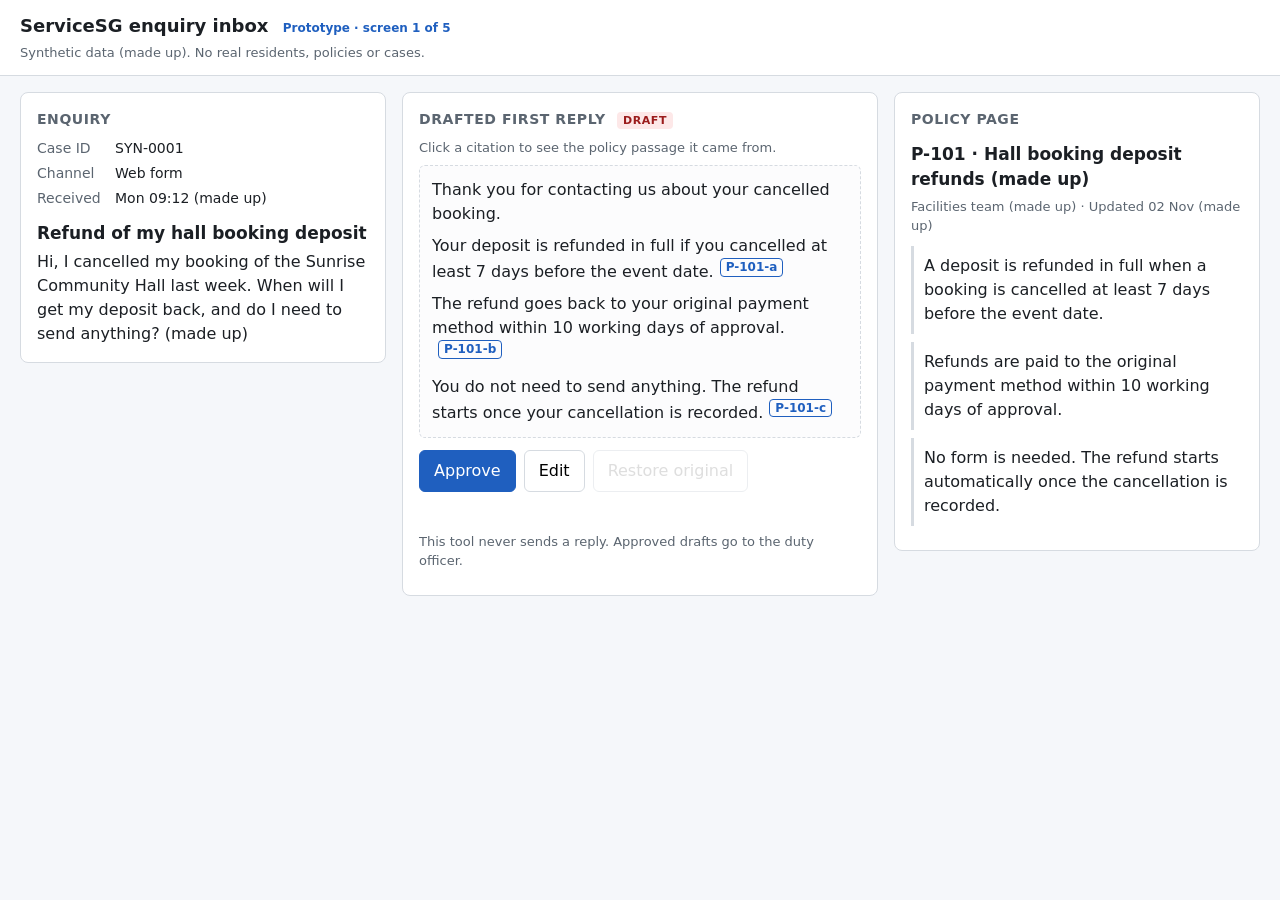
==== day2-validate/prototype/index.html @ 85261870 "Add day2 prototype screen 1: cited draft reply Co-Authored-By: Claude Sonnet 5.5 <noreply@anthropic." ====
<!doctype html>
<html lang="en">
<head>
  <meta charset="utf-8">
  <meta name="viewport" content="width=device-width, initial-scale=1">
  <title>Cited draft reply · prototype screen 1</title>
  <link rel="stylesheet" href="style.css">
</head>
<body>
  <header class="topbar">
    <h1>ServiceSG enquiry inbox <span class="tag">Prototype · screen 1 of 5</span></h1>
    <p class="synthetic" id="synthetic-label"></p>
  </header>

  <main class="layout">
    <section class="pane" aria-labelledby="enq-h">
      <h2 id="enq-h">Enquiry</h2>
      <dl class="meta">
        <div><dt>Case ID</dt><dd id="case-id"></dd></div>
        <div><dt>Channel</dt><dd id="channel"></dd></div>
        <div><dt>Received</dt><dd id="received"></dd></div>
      </dl>
      <h3 id="subject"></h3>
      <p id="body" class="enquiry-body"></p>
    </section>

    <section class="pane" aria-labelledby="draft-h">
      <h2 id="draft-h">Drafted first reply <span class="badge">DRAFT</span></h2>
      <p class="hint">Click a citation to see the policy passage it came from.</p>
      <div id="draft" class="draft"></div>
      <div class="actions">
        <button id="approve" class="primary">Approve</button>
        <button id="edit">Edit</button>
        <button id="restore" disabled>Restore original</button>
      </div>
      <p id="status" class="status" role="status" aria-live="polite"></p>
      <p class="note">This tool never sends a reply. Approved drafts go to the duty officer.</p>
    </section>

    <aside class="pane" aria-labelledby="pol-h">
      <h2 id="pol-h">Policy page</h2>
      <div id="policy"></div>
    </aside>
  </main>

  <script src="data.js"></script>
  <script src="app.js"></script>
</body>
</html>
---- day2-validate/prototype/style.css ----
:root {
  --ink: #1b1f24; --muted: #5b6570; --line: #d6dbe1; --bg: #f5f7fa;
  --accent: #1f5fbf; --mark: #fff3bf; --ok: #1d7a46;
}
* { box-sizing: border-box; }
body { margin: 0; font: 16px/1.5 system-ui, sans-serif; color: var(--ink); background: var(--bg); }
.topbar { padding: 12px 20px; background: #fff; border-bottom: 1px solid var(--line); }
.topbar h1 { margin: 0; font-size: 18px; }
.tag { font-size: 12px; font-weight: 600; color: var(--accent); margin-left: 8px; }
.synthetic { margin: 4px 0 0; font-size: 13px; color: var(--muted); }
.layout { display: grid; grid-template-columns: 1fr 1.3fr 1fr; gap: 16px; padding: 16px 20px; align-items: start; }
@media (max-width: 900px) { .layout { grid-template-columns: 1fr; } }
.pane { background: #fff; border: 1px solid var(--line); border-radius: 8px; padding: 16px; }
.pane h2 { margin: 0 0 8px; font-size: 14px; text-transform: uppercase; letter-spacing: .04em; color: var(--muted); }
.pane h3 { margin: 12px 0 4px; font-size: 17px; }
.meta { margin: 0; display: grid; gap: 4px; }
.meta div { display: flex; gap: 8px; font-size: 14px; }
.meta dt { color: var(--muted); min-width: 70px; }
.meta dd { margin: 0; }
.enquiry-body { margin: 0; }
.badge { background: #fde8e8; color: #9b1c1c; font-size: 11px; padding: 2px 6px; border-radius: 4px; margin-left: 6px; }
.hint, .note { font-size: 13px; color: var(--muted); margin: 0 0 8px; }
.draft { border: 1px dashed var(--line); border-radius: 6px; padding: 12px; background: #fcfcfd; }
.line { margin: 0 0 8px; }
.line:last-child { margin-bottom: 0; }
.line[contenteditable="true"] { outline: 2px solid var(--accent); outline-offset: 2px; border-radius: 3px; }
.cite { font: inherit; font-size: 12px; font-weight: 600; color: var(--accent); background: none; border: 1px solid var(--accent); border-radius: 4px; padding: 0 5px; margin-left: 6px; cursor: pointer; vertical-align: super; line-height: 1.4; }
.cite:hover, .cite:focus-visible { background: var(--accent); color: #fff; }
.actions { display: flex; gap: 8px; margin: 12px 0 8px; flex-wrap: wrap; }
button { font: inherit; padding: 8px 14px; border-radius: 6px; border: 1px solid var(--line); background: #fff; cursor: pointer; }
button.primary { background: var(--accent); color: #fff; border-color: var(--accent); }
button:disabled { opacity: .45; cursor: not-allowed; }
button:focus-visible, .cite:focus-visible { outline: 3px solid #8ab4f8; outline-offset: 2px; }
.status { min-height: 1.5em; margin: 0 0 8px; font-weight: 600; color: var(--ok); }
.policy-title { margin: 0; font-size: 16px; }
.policy-meta { font-size: 13px; color: var(--muted); margin: 2px 0 10px; }
.passage { padding: 8px 10px; margin: 0 0 8px; border-left: 3px solid var(--line); border-radius: 0 4px 4px 0; }
.passage.active { background: var(--mark); border-left-color: #d69e00; }
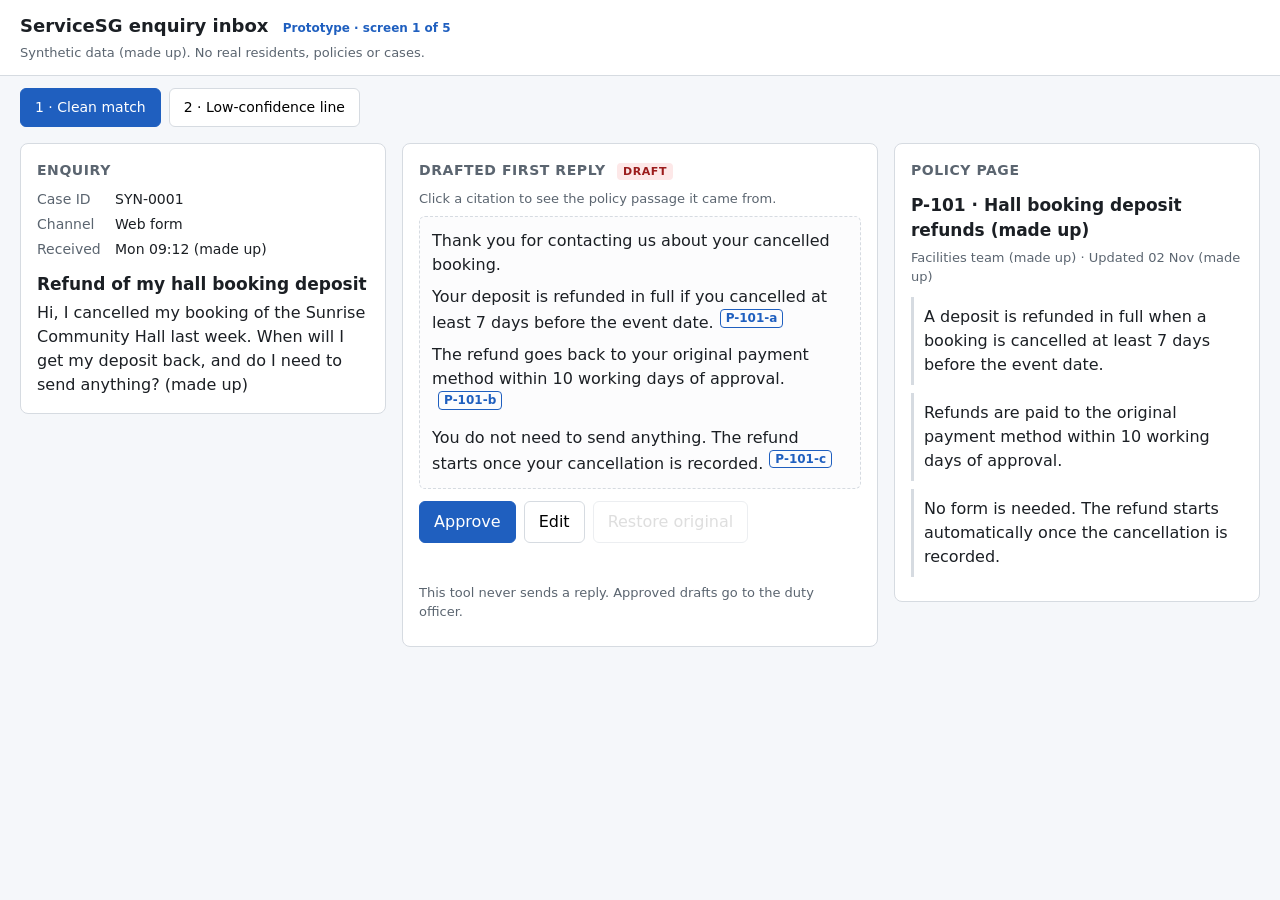
==== commit d2849381: "Add day2 prototype screen 2: low-confidence line and case switcher Co-Authored-By: Claude Sonnet 5.5" ====
--- a/day2-validate/prototype/index.html
+++ b/day2-validate/prototype/index.html
@@ -3,14 +3,16 @@
 <head>
   <meta charset="utf-8">
   <meta name="viewport" content="width=device-width, initial-scale=1">
-  <title>Cited draft reply · prototype screen 1</title>
+  <title>Cited draft reply · prototype</title>
   <link rel="stylesheet" href="style.css">
 </head>
 <body>
   <header class="topbar">
-    <h1>ServiceSG enquiry inbox <span class="tag">Prototype · screen 1 of 5</span></h1>
+    <h1>ServiceSG enquiry inbox <span class="tag" id="screen-tag"></span></h1>
     <p class="synthetic" id="synthetic-label"></p>
   </header>
+
+  <nav class="cases" id="cases" aria-label="Made-up enquiries"></nav>
 
   <main class="layout">
     <section class="pane" aria-labelledby="enq-h">
--- a/day2-validate/prototype/style.css
+++ b/day2-validate/prototype/style.css
@@ -36,3 +36,12 @@
 .policy-meta { font-size: 13px; color: var(--muted); margin: 2px 0 10px; }
 .passage { padding: 8px 10px; margin: 0 0 8px; border-left: 3px solid var(--line); border-radius: 0 4px 4px 0; }
 .passage.active { background: var(--mark); border-left-color: #d69e00; }
+.cases { display: flex; gap: 8px; padding: 12px 20px 0; flex-wrap: wrap; }
+.case-tab { font-size: 14px; }
+.case-tab[aria-current="true"] { background: var(--accent); color: #fff; border-color: var(--accent); }
+.line-wrap { position: relative; }
+.line-wrap.low { background: #fff8e1; border-radius: 4px; padding: 4px 6px; margin-left: -6px; }
+.line-wrap.low .line-text { text-decoration: underline dotted #b26a00; text-underline-offset: 4px; }
+.line-wrap.low::after { content: "DRAFT"; position: absolute; right: 8px; top: 50%; transform: translateY(-50%) rotate(-8deg); font-size: 20px; font-weight: 800; letter-spacing: .1em; color: rgba(178, 106, 0, .18); pointer-events: none; }
+.low-note { display: block; font-size: 13px; color: #8a5200; margin-top: 2px; }
+.nosrc { font-size: 12px; font-weight: 600; color: #8a5200; border: 1px dashed #b26a00; border-radius: 4px; padding: 0 5px; margin-left: 6px; }
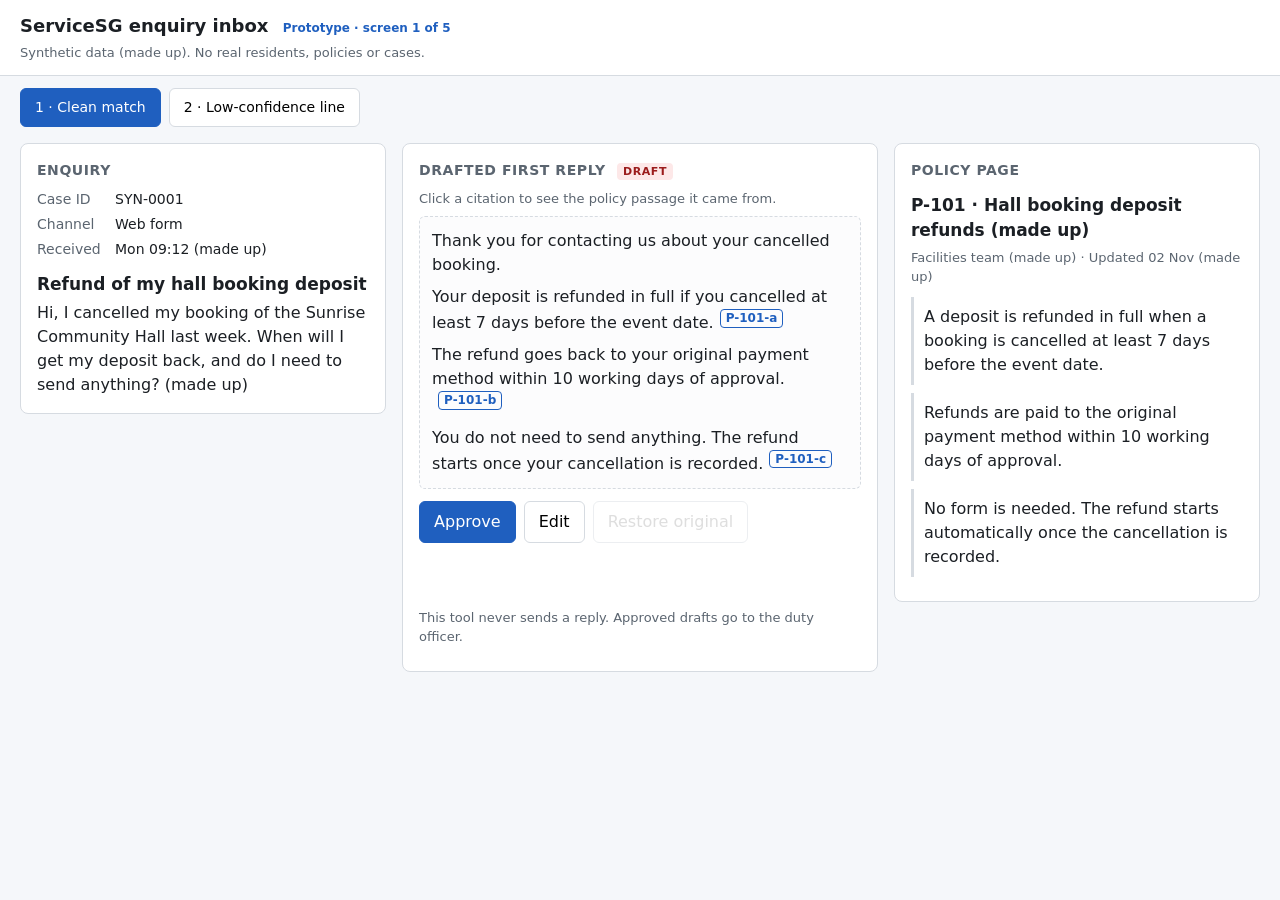
==== commit c1ac2e7d: "Block Approve while an unsourced line is in the draft Co-Authored-By: Claude Sonnet 5.5 <noreply@ant" ====
--- a/day2-validate/prototype/index.html
+++ b/day2-validate/prototype/index.html
@@ -35,6 +35,7 @@
         <button id="edit">Edit</button>
         <button id="restore" disabled>Restore original</button>
       </div>
+      <p id="block-note" class="block-note" role="status" aria-live="polite"></p>
       <p id="status" class="status" role="status" aria-live="polite"></p>
       <p class="note">This tool never sends a reply. Approved drafts go to the duty officer.</p>
     </section>
--- a/day2-validate/prototype/style.css
+++ b/day2-validate/prototype/style.css
@@ -45,3 +45,4 @@
 .line-wrap.low::after { content: "DRAFT"; position: absolute; right: 8px; top: 50%; transform: translateY(-50%) rotate(-8deg); font-size: 20px; font-weight: 800; letter-spacing: .1em; color: rgba(178, 106, 0, .18); pointer-events: none; }
 .low-note { display: block; font-size: 13px; color: #8a5200; margin-top: 2px; }
 .nosrc { font-size: 12px; font-weight: 600; color: #8a5200; border: 1px dashed #b26a00; border-radius: 4px; padding: 0 5px; margin-left: 6px; }
+.block-note { min-height: 1.5em; margin: 0 0 4px; font-size: 14px; font-weight: 600; color: #8a5200; }
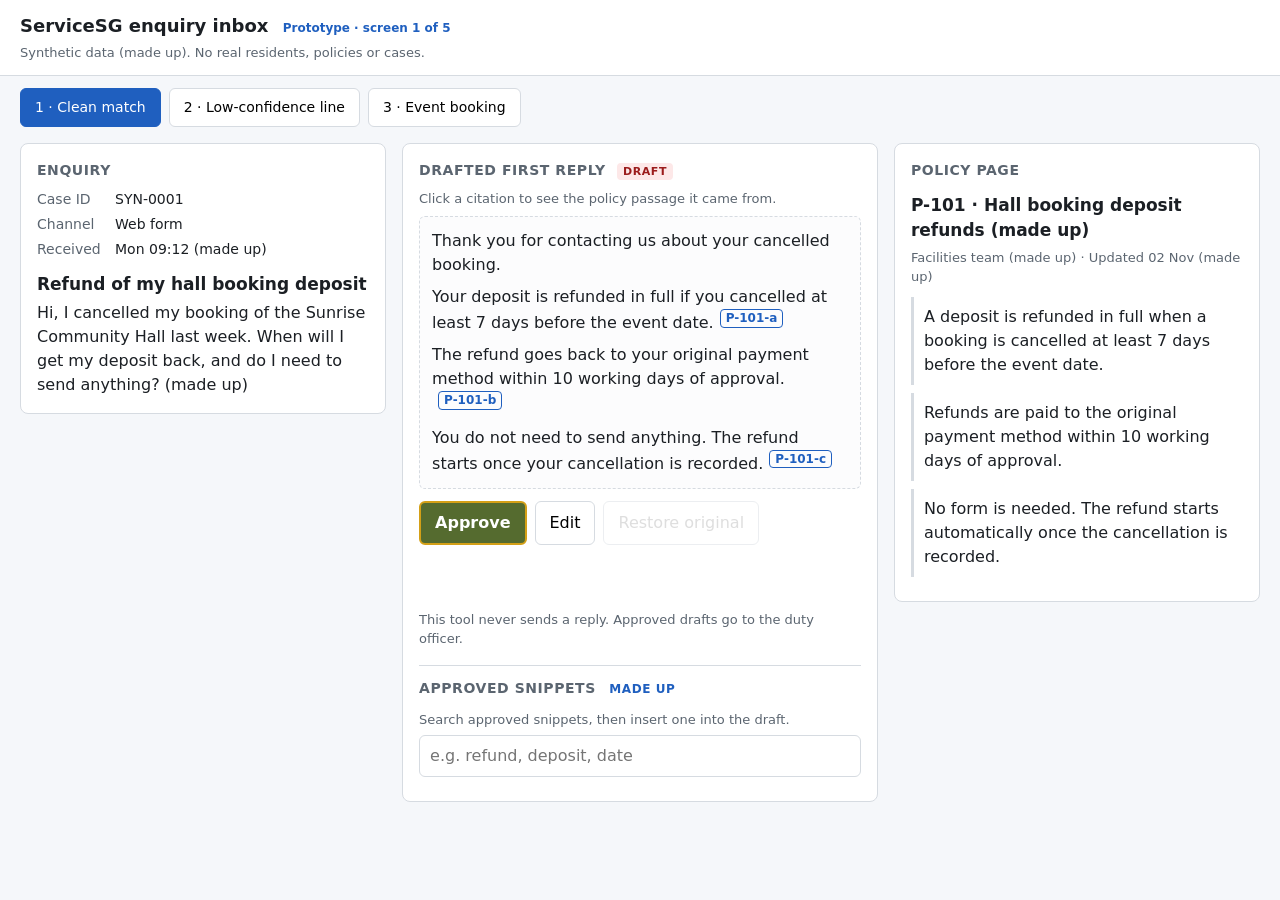
==== commit 6a17e391: "Prototype: add approved-snippet search (Expand step) and README Co-Authored-By: Claude Opus 5.5 <nor" ====
--- a/day2-validate/prototype/index.html
+++ b/day2-validate/prototype/index.html
@@ -38,6 +38,17 @@
       <p id="block-note" class="block-note" role="status" aria-live="polite"></p>
       <p id="status" class="status" role="status" aria-live="polite"></p>
       <p class="note">This tool never sends a reply. Approved drafts go to the duty officer.</p>
+
+      <div class="snippets" aria-labelledby="snip-h">
+        <h2 id="snip-h">Approved snippets <span class="tag">made up</span></h2>
+        <label class="hint" for="snip-search">Search approved snippets, then insert one into the draft.</label>
+        <input id="snip-search" type="search" placeholder="e.g. refund, deposit, date" autocomplete="off">
+        <ul id="snip-list" class="snip-list"></ul>
+        <div id="snip-none" class="snip-none" hidden>
+          <p>No approved snippet matches. If you cannot solve this case, route it to a human agent.</p>
+          <button id="route-human" type="button">Route to human agent</button>
+        </div>
+      </div>
     </section>
 
     <aside class="pane" aria-labelledby="pol-h">
--- a/day2-validate/prototype/style.css
+++ b/day2-validate/prototype/style.css
@@ -46,3 +46,15 @@
 .low-note { display: block; font-size: 13px; color: #8a5200; margin-top: 2px; }
 .nosrc { font-size: 12px; font-weight: 600; color: #8a5200; border: 1px dashed #b26a00; border-radius: 4px; padding: 0 5px; margin-left: 6px; }
 .block-note { min-height: 1.5em; margin: 0 0 4px; font-size: 14px; font-weight: 600; color: #8a5200; }
+#approve { background: #556b2f; color: #fff; border: 2px solid #d4a017; font-weight: 600; }
+#approve:hover:not(:disabled) { background: #d4a017; color: #2b2b12; border-color: #556b2f; }
+#approve:focus-visible { outline: 3px solid #d4a017; outline-offset: 2px; }
+.snippets { margin-top: 16px; padding-top: 12px; border-top: 1px solid var(--line); }
+.snippets input[type="search"] { width: 100%; font: inherit; padding: 8px 10px; border: 1px solid var(--line); border-radius: 6px; margin: 4px 0 8px; }
+.snip-list { list-style: none; margin: 0; padding: 0; display: grid; gap: 8px; }
+.snip-list li { border: 1px solid var(--line); border-radius: 6px; padding: 8px 10px; background: #fcfcfd; }
+.snip-title { margin: 0; font-size: 13px; font-weight: 600; color: var(--accent); }
+.snip-text { margin: 2px 0 6px; font-size: 14px; }
+.snip-list button { font-size: 13px; padding: 4px 10px; }
+.snip-none { border: 1px dashed #b26a00; border-radius: 6px; padding: 8px 10px; background: #fff8e1; }
+.snip-none p { margin: 0 0 6px; font-size: 14px; color: #8a5200; }
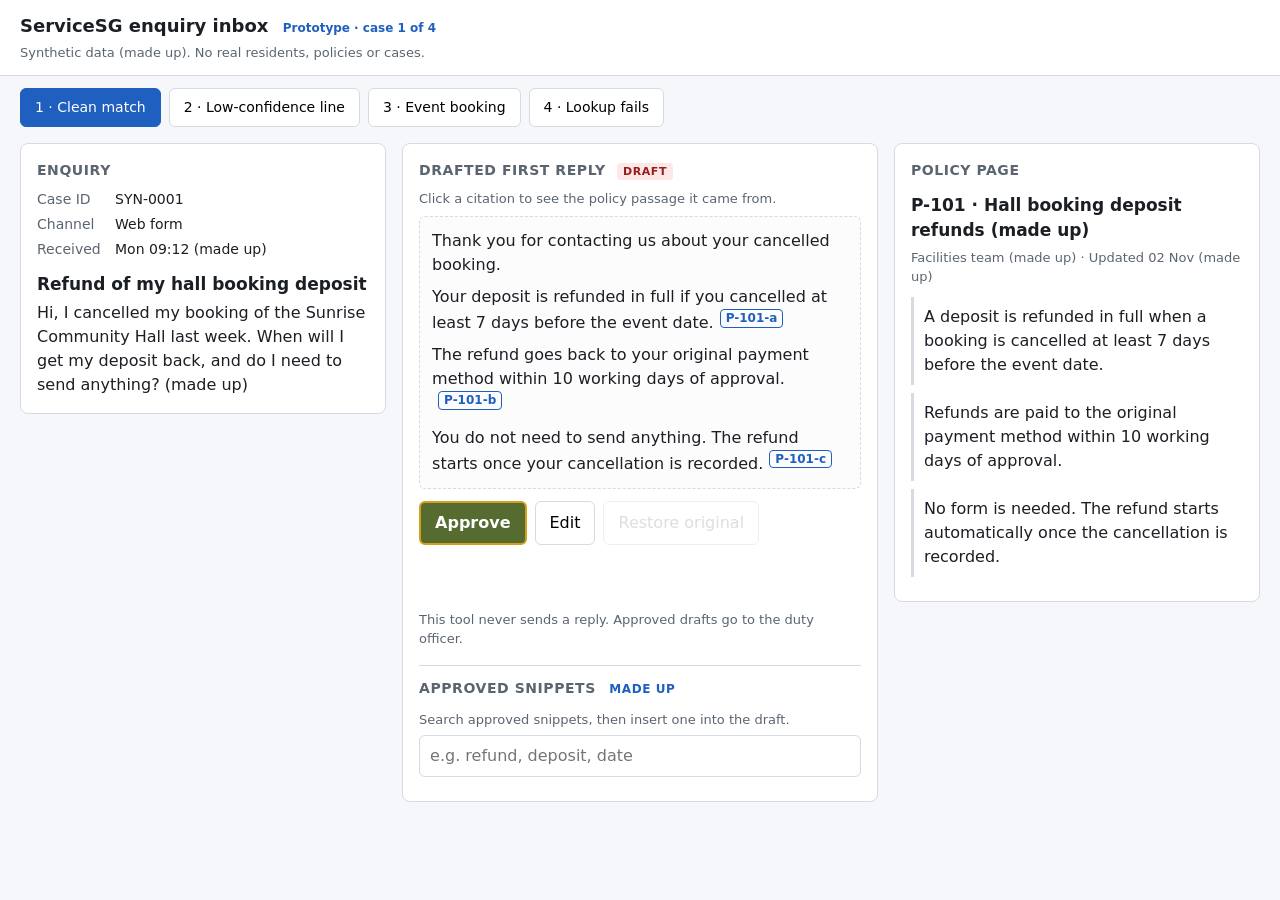
==== commit 81f539b3: "Refine step: one escalation button, consistent messages, real case count; PROMPTS.md step 3 result C" ====
--- a/day2-validate/prototype/index.html
+++ b/day2-validate/prototype/index.html
@@ -45,7 +45,7 @@
         <input id="snip-search" type="search" placeholder="e.g. refund, deposit, date" autocomplete="off">
         <ul id="snip-list" class="snip-list"></ul>
         <div id="snip-none" class="snip-none" hidden>
-          <p>No approved snippet matches. If you cannot solve this case, route it to a human agent.</p>
+          <p>No approved snippet matches. Can't solve it? Route to a human agent.</p>
           <button id="route-human" type="button">Route to human agent</button>
         </div>
       </div>
--- a/day2-validate/prototype/style.css
+++ b/day2-validate/prototype/style.css
@@ -58,3 +58,8 @@
 .snip-list button { font-size: 13px; padding: 4px 10px; }
 .snip-none { border: 1px dashed #b26a00; border-radius: 6px; padding: 8px 10px; background: #fff8e1; }
 .snip-none p { margin: 0 0 6px; font-size: 14px; color: #8a5200; }
+.lookup-msg { margin: 0 0 8px; font-size: 14px; color: var(--muted); }
+.lookup-msg.fail { color: #9b1c1c; font-weight: 600; }
+.gap-note { margin: 0 0 8px; padding: 8px 10px; font-size: 14px; background: #fff8e1; border-left: 3px solid #b26a00; border-radius: 0 4px 4px 0; }
+.gap-log-h { margin: 12px 0 4px; font-size: 13px; text-transform: uppercase; letter-spacing: .04em; color: var(--muted); }
+.gap-log { margin: 0; padding-left: 18px; font-size: 13px; }
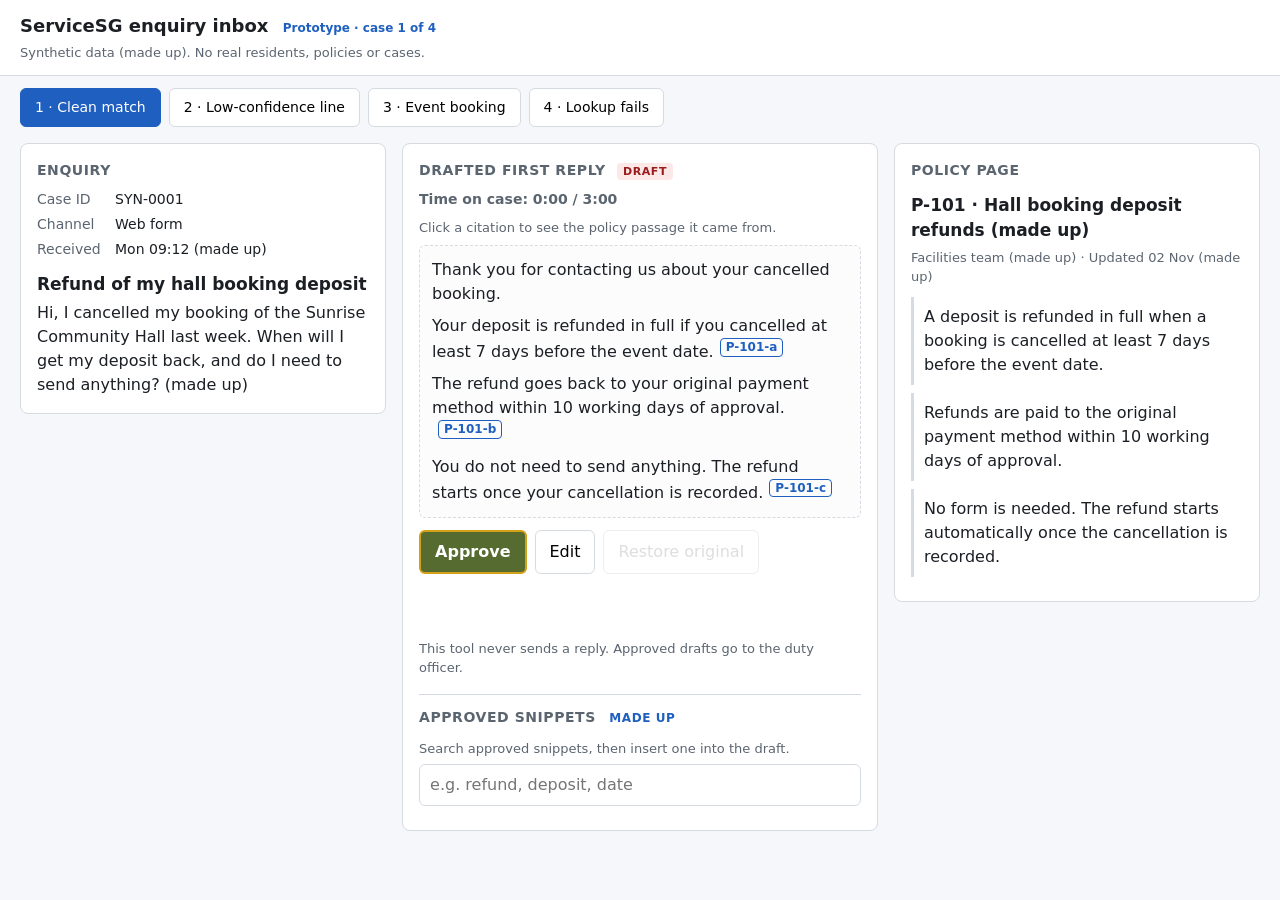
==== commit 847a77e3: "Add 3-minute per-case timer to day2-validate/prototype Co-Authored-By: Claude Opus 5.5 <noreply@anth" ====
--- a/day2-validate/prototype/index.html
+++ b/day2-validate/prototype/index.html
@@ -28,6 +28,7 @@
 
     <section class="pane" aria-labelledby="draft-h">
       <h2 id="draft-h">Drafted first reply <span class="badge">DRAFT</span></h2>
+      <p id="timer" class="timer"></p>
       <p class="hint">Click a citation to see the policy passage it came from.</p>
       <div id="draft" class="draft"></div>
       <div class="actions">
--- a/day2-validate/prototype/style.css
+++ b/day2-validate/prototype/style.css
@@ -63,3 +63,6 @@
 .gap-note { margin: 0 0 8px; padding: 8px 10px; font-size: 14px; background: #fff8e1; border-left: 3px solid #b26a00; border-radius: 0 4px 4px 0; }
 .gap-log-h { margin: 12px 0 4px; font-size: 13px; text-transform: uppercase; letter-spacing: .04em; color: var(--muted); }
 .gap-log { margin: 0; padding-left: 18px; font-size: 13px; }
+.timer { margin: 0 0 8px; font-size: 14px; font-weight: 600; color: var(--muted); font-variant-numeric: tabular-nums; }
+.timer.warn { color: #8a5200; }
+.timer.over { color: #9b1c1c; }
